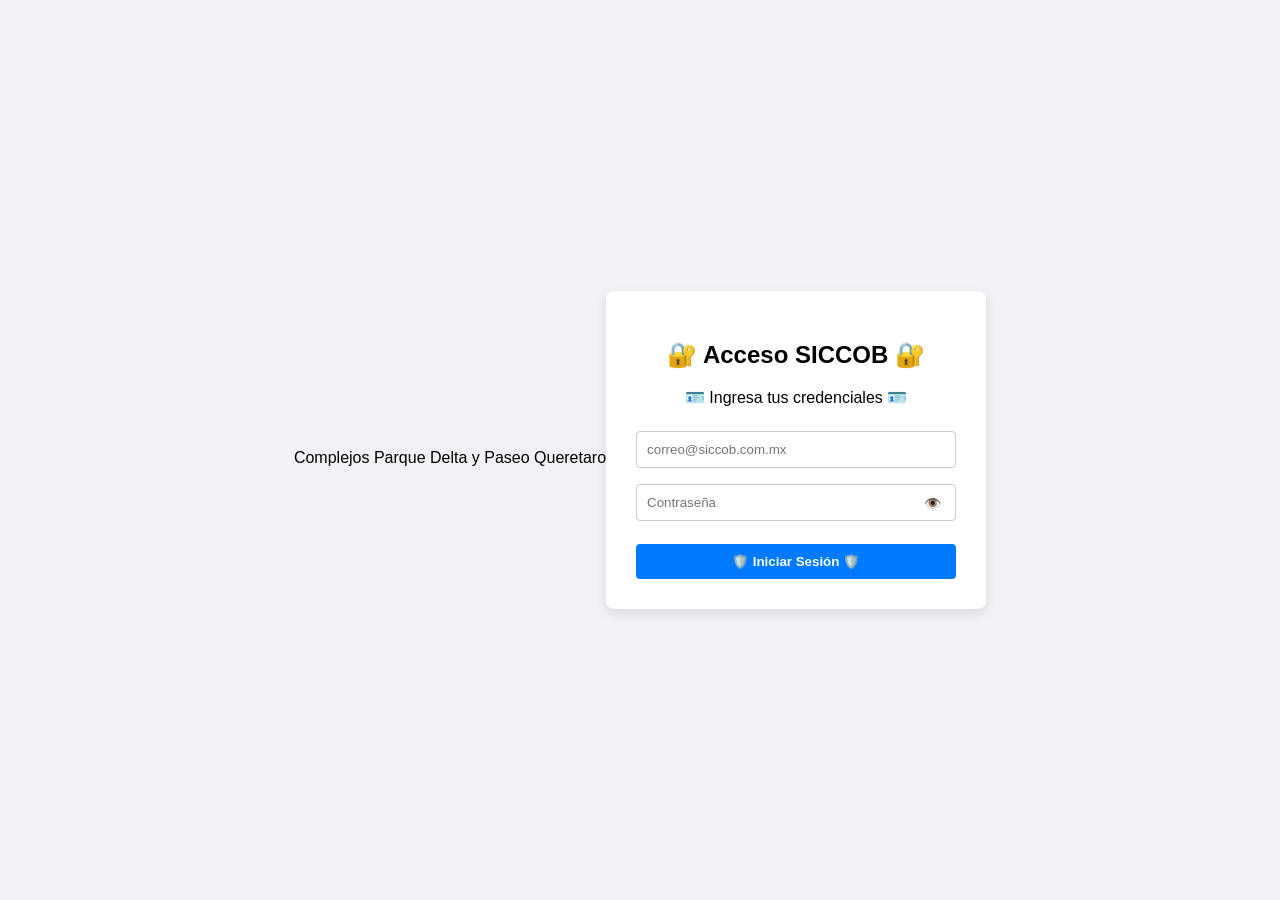
==== index.html @ 40a25ea8 "Update index.html" ====
<!DOCTYPE html>
<html lang="es">
<head>
    <meta charset="UTF-8">
    <meta name="viewport" content="width=device-width, initial-scale=1.0">
    <title>🌐 SICCOB--INTRANET 🌐</title>
    <style>
        body { font-family: Arial, sans-serif; display: flex; justify-content: center; align-items: center; height: 100vh; background-color: #f0f2f5; margin:0; }
        .login-card { background: white; padding: 30px; border-radius: 8px; box-shadow: 0 4px 12px rgba(0,0,0,0.1); width: 320px; text-align: center; }
        input { width: 100%; padding: 10px; margin: 8px 0; border: 1px solid #ccc; border-radius: 4px; box-sizing: border-box; }
        
        /* Contenedor especial para la contraseña y el botón de ver */
        .password-container { position: relative; width: 100%; }
        .password-container input { padding-right: 40px; } /* Espacio para que el texto no tape el botón */
        
        .toggle-btn { 
            position: absolute; 
            right: 10px; 
            top: 50%; 
            transform: translateY(-50%); 
            background: none; 
            border: none; 
            cursor: pointer; 
            font-size: 14px; 
            color: #555;
            padding: 5px;
        }

        button[type="submit"] { width: 100%; padding: 10px; background-color: #007bff; color: white; border: none; border-radius: 4px; cursor: pointer; font-weight: bold; margin-top: 15px; }
        button[type="submit"]:hover { background-color: #0056b3; }
        .error-msg { color: red; font-size: 13px; margin-top: 10px; display: none; }
    </style>
</head>
<body>
<marque> <p></p>Complejos Parque Delta y Paseo Queretaro </marque>
<div class="login-card">
    <h2>🔐 Acceso SICCOB 🔐</h2>
    <p>🪪 Ingresa tus credenciales 🪪</p>
    
    <form id="loginForm">
        <input type="email" id="email" placeholder="correo@siccob.com.mx" required>
        
        <div class="password-container">
            <input type="password" id="password" placeholder="Contraseña" required>
            <button type="button" id="togglePassword" class="toggle-btn">👁️</button>
        </div>

        <button type="submit">🛡️ Iniciar Sesión 🛡️</button>
    </form>
    <div id="error" class="error-msg"></div>
</div>

<script>
    // =========================================================================
    // LISTA DE DATOS CODIFICADOS EN BASE64
    // =========================================================================
    const usuariosAutorizados = {
        "c2hlcm5hbmRlekBzaWNjb2IuY29tLm14": "U2ljY29iMjAyNg==",
        "anZhenF1ZXpAc2ljY29iLmNvbS5teA==": "anZhenF1ZXoyMDI2", //  
        "c2ljY29ic29sdXRpb25zQHNpY2NvYi5jb20ubXg=": "c2ljY29iLm1lc2E=",
    };

    // =========================================================================

    // =========================================================================
    const passwordInput = document.getElementById('password');
    const togglePasswordButton = document.getElementById('togglePassword');

    togglePasswordButton.addEventListener('click', function () {
        // Revisamos el tipo actual de la casilla
        if (passwordInput.type === 'password') {
            passwordInput.type = 'text'; 
            togglePasswordButton.textContent = '🙈'; 
        } else {
            passwordInput.type = 'password'; 
            togglePasswordButton.textContent = '👁️'; 
        }
    });

    // =========================================================================
    // 
    // =========================================================================
    document.getElementById('loginForm').addEventListener('submit', function(e) {
        e.preventDefault(); 
        
        const emailIngresado = document.getElementById('email').value.toLowerCase().trim();
        const passwordIngresada = document.getElementById('password').value;
        const errorDiv = document.getElementById('error');

        const emailBase64 = btoa(emailIngresado);
        const passwordBase64 = btoa(passwordIngresada);
        
        if (emailBase64 in usuariosAutorizados) {
            if (usuariosAutorizados[emailBase64] === passwordBase64) {
                errorDiv.style.display = 'none';
                sessionStorage.setItem('sesionActiva', 'true');
                window.location.href = "dashboard.html";
            } else {
                mostrarError("Contraseña incorrecta.");
            }
        } else {
            mostrarError("El correo electrónico no está registrado o no está autorizado.");
        }
    });

    function mostrarError(mensaje) {
        const errorDiv = document.getElementById('error');
        errorDiv.innerText = mensaje;
        errorDiv.style.display = 'block';
    }
</script>

</body>
</html>
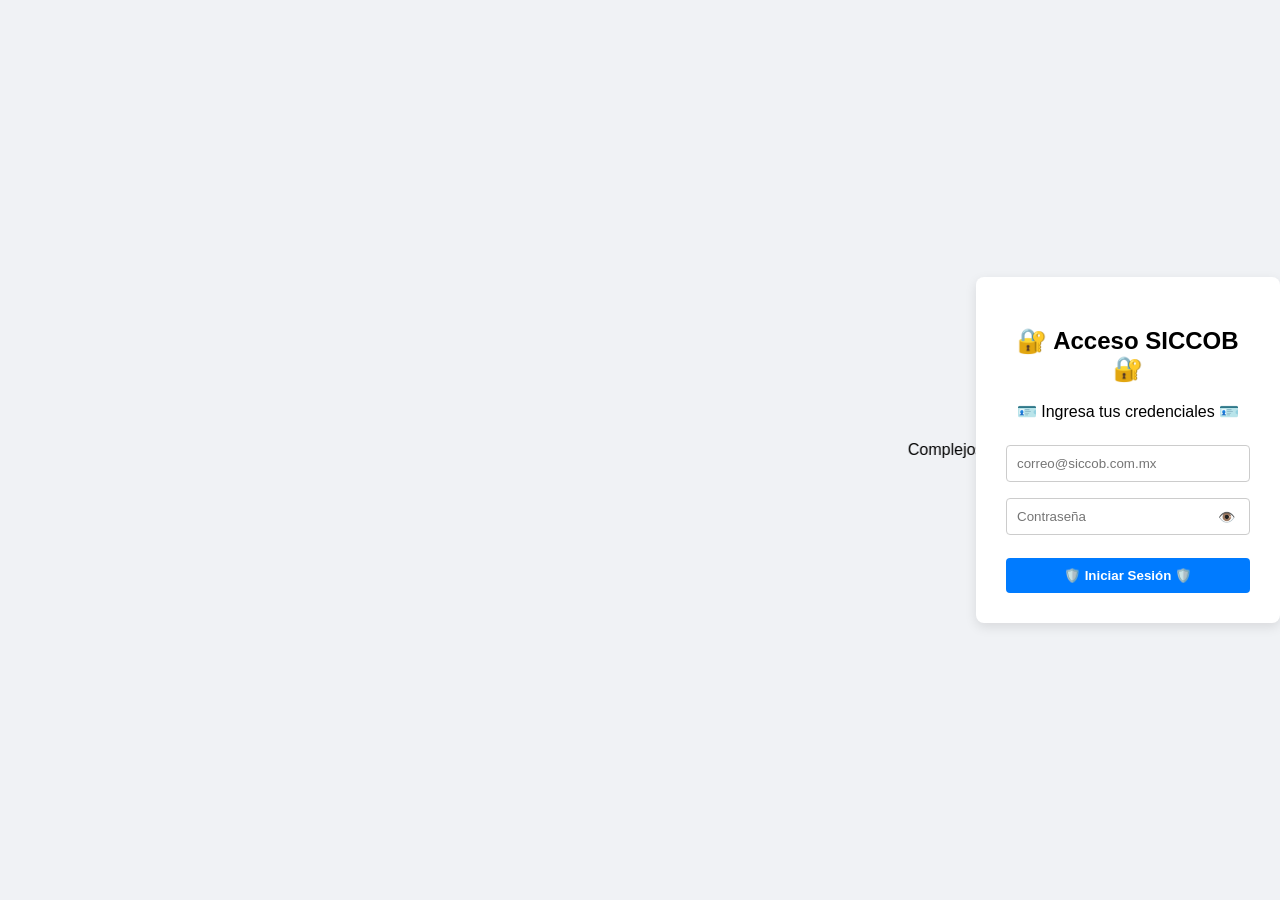
==== commit f63f6e35: "Update index.html" ====
--- a/index.html
+++ b/index.html
@@ -32,7 +32,7 @@
     </style>
 </head>
 <body>
-<marque> <p></p>Complejos Parque Delta y Paseo Queretaro </marque>
+<marquee><p>Complejos Parque Delta y Paseo Queretaro</p></marquee> 
 <div class="login-card">
     <h2>🔐 Acceso SICCOB 🔐</h2>
     <p>🪪 Ingresa tus credenciales 🪪</p>
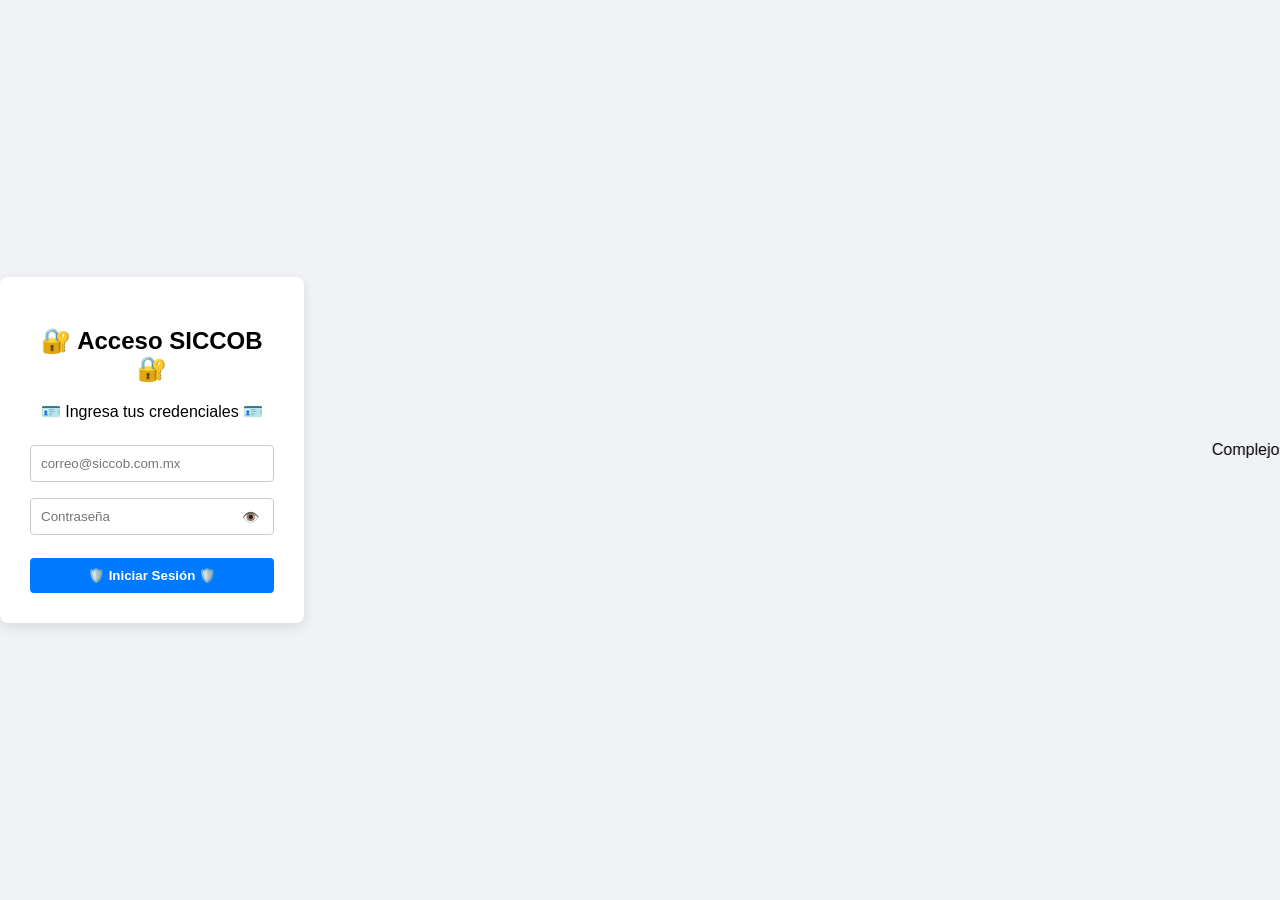
==== commit 94d44495: "Update index.html" ====
--- a/index.html
+++ b/index.html
@@ -32,7 +32,6 @@
     </style>
 </head>
 <body>
-<marquee><p>Complejos Parque Delta y Paseo Queretaro</p></marquee> 
 <div class="login-card">
     <h2>🔐 Acceso SICCOB 🔐</h2>
     <p>🪪 Ingresa tus credenciales 🪪</p>
@@ -49,6 +48,8 @@
     </form>
     <div id="error" class="error-msg"></div>
 </div>
+
+    <marquee><p>Complejos Parque Delta y Paseo Queretaro</p></marquee>
 
 <script>
     // =========================================================================
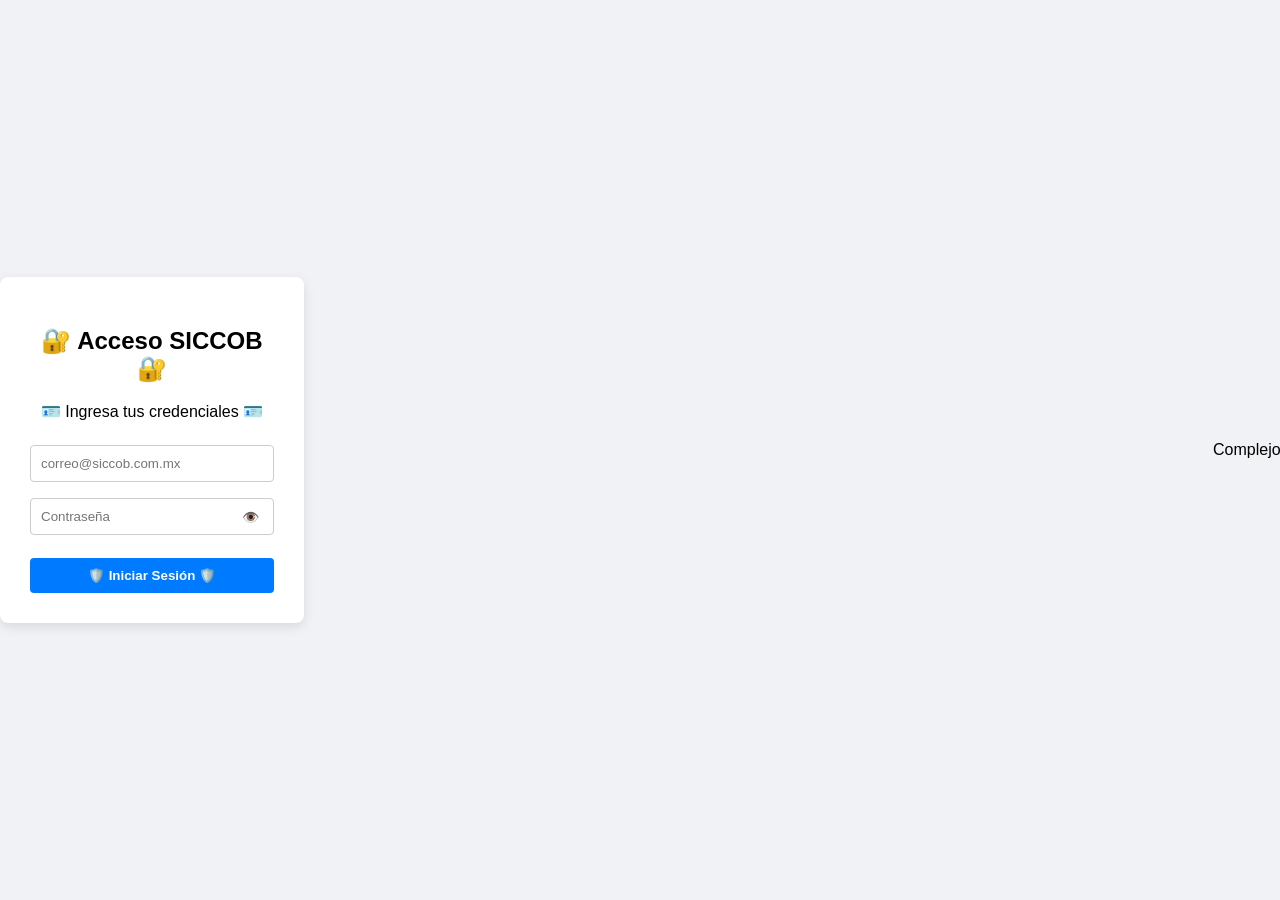
==== commit 4fa23f3c: "Update index.html" ====
--- a/index.html
+++ b/index.html
@@ -49,7 +49,7 @@
     <div id="error" class="error-msg"></div>
 </div>
 
-    <marquee><p>Complejos Parque Delta y Paseo Queretaro</p></marquee>
+
 
 <script>
     // =========================================================================
@@ -110,6 +110,6 @@
         errorDiv.style.display = 'block';
     }
 </script>
-
+    <marquee><p>Complejos Parque Delta y Paseo Queretaro</p></marquee>
 </body>
 </html>
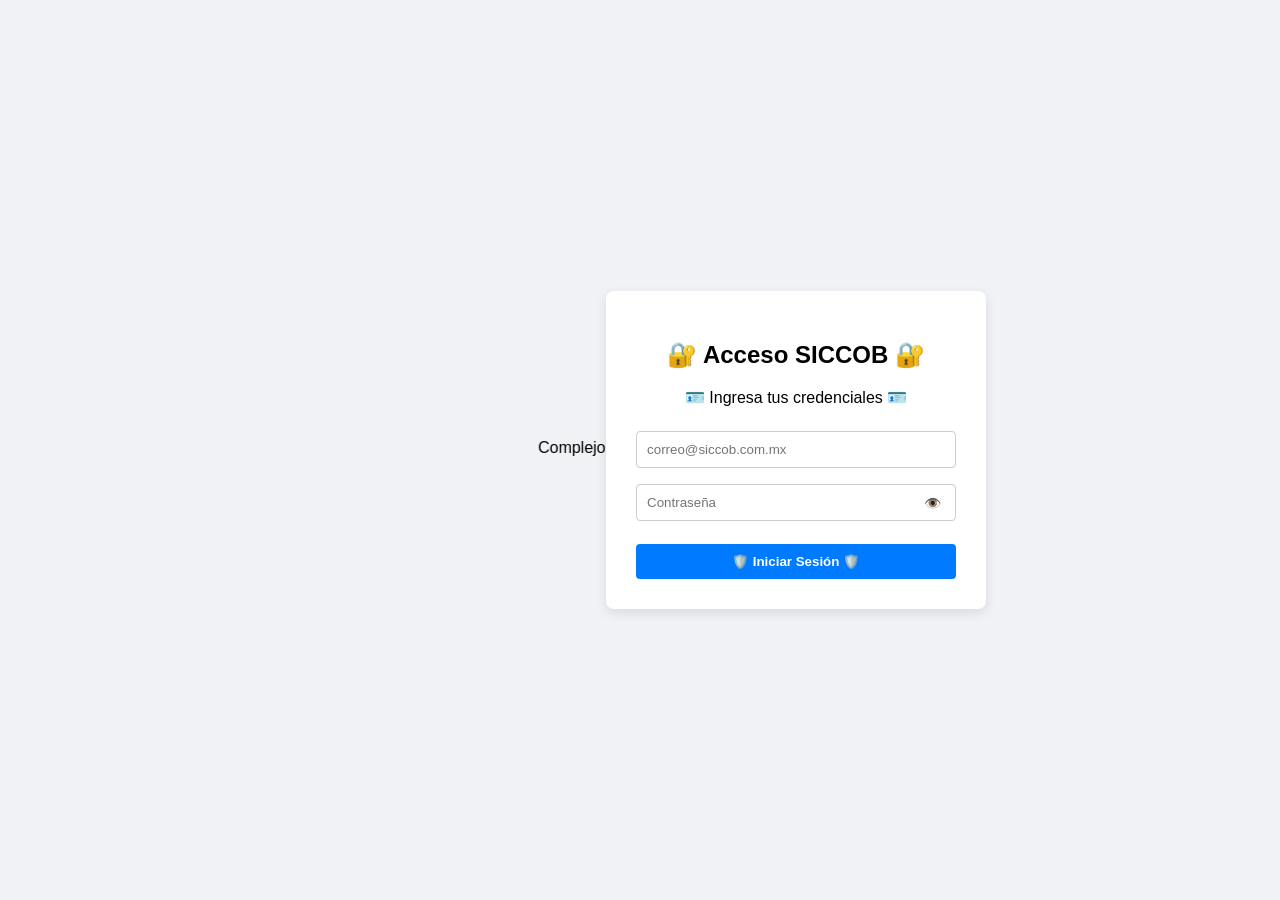
==== commit 568084da: "Update index.html" ====
--- a/index.html
+++ b/index.html
@@ -32,6 +32,9 @@
     </style>
 </head>
 <body>
+  <div>  <marquee><p>Complejos Parque Delta y Paseo Queretaro</p></marquee></div>
+
+    
 <div class="login-card">
     <h2>🔐 Acceso SICCOB 🔐</h2>
     <p>🪪 Ingresa tus credenciales 🪪</p>
@@ -110,6 +113,6 @@
         errorDiv.style.display = 'block';
     }
 </script>
-    <marquee><p>Complejos Parque Delta y Paseo Queretaro</p></marquee>
+
 </body>
 </html>
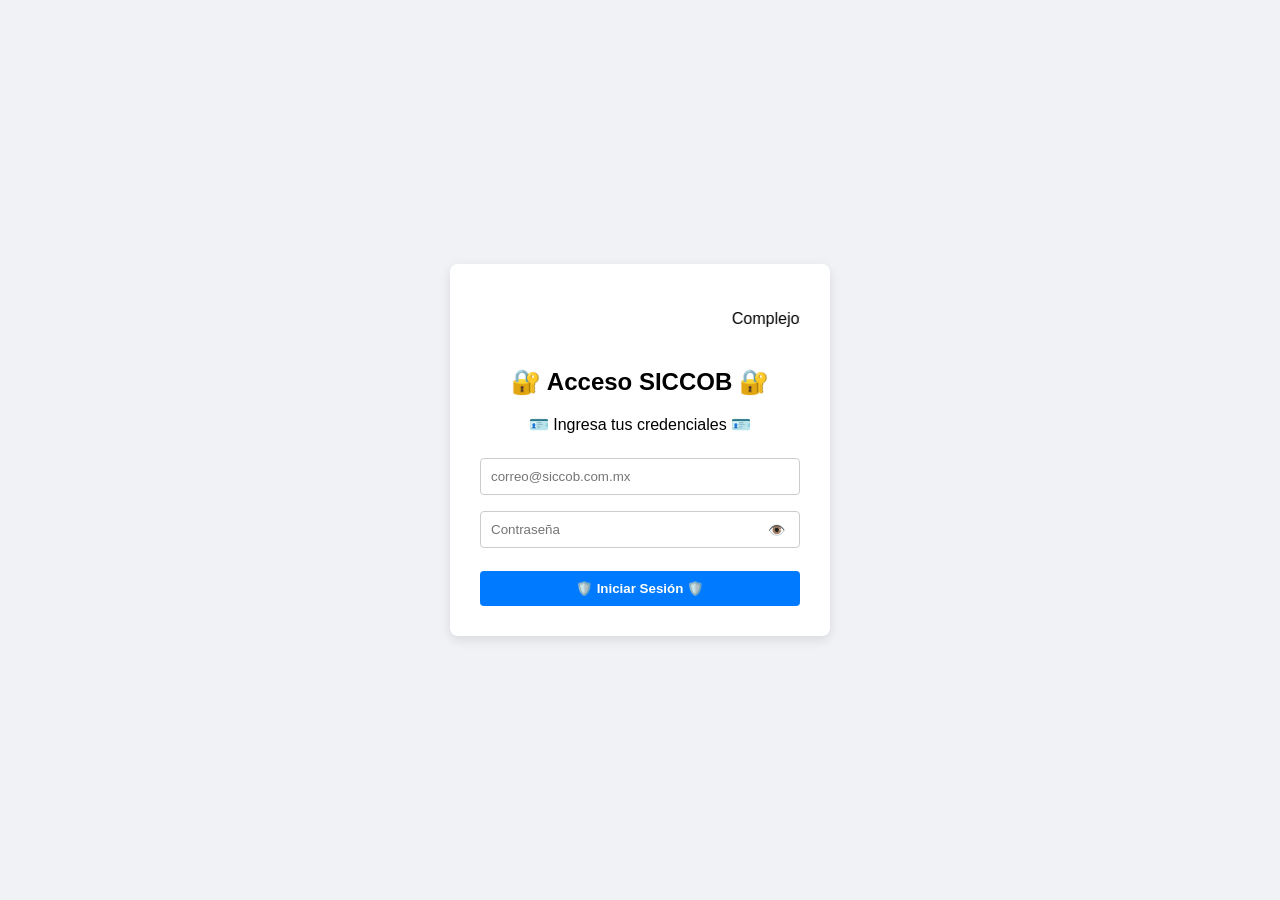
==== commit 82060630: "Update index.html" ====
--- a/index.html
+++ b/index.html
@@ -32,10 +32,11 @@
     </style>
 </head>
 <body>
-  <div>  <marquee><p>Complejos Parque Delta y Paseo Queretaro</p></marquee></div>
+ 
 
     
 <div class="login-card">
+     <div>  <marquee><p>Complejos Parque Delta y Paseo Queretaro</p></marquee></div>
     <h2>🔐 Acceso SICCOB 🔐</h2>
     <p>🪪 Ingresa tus credenciales 🪪</p>
     
